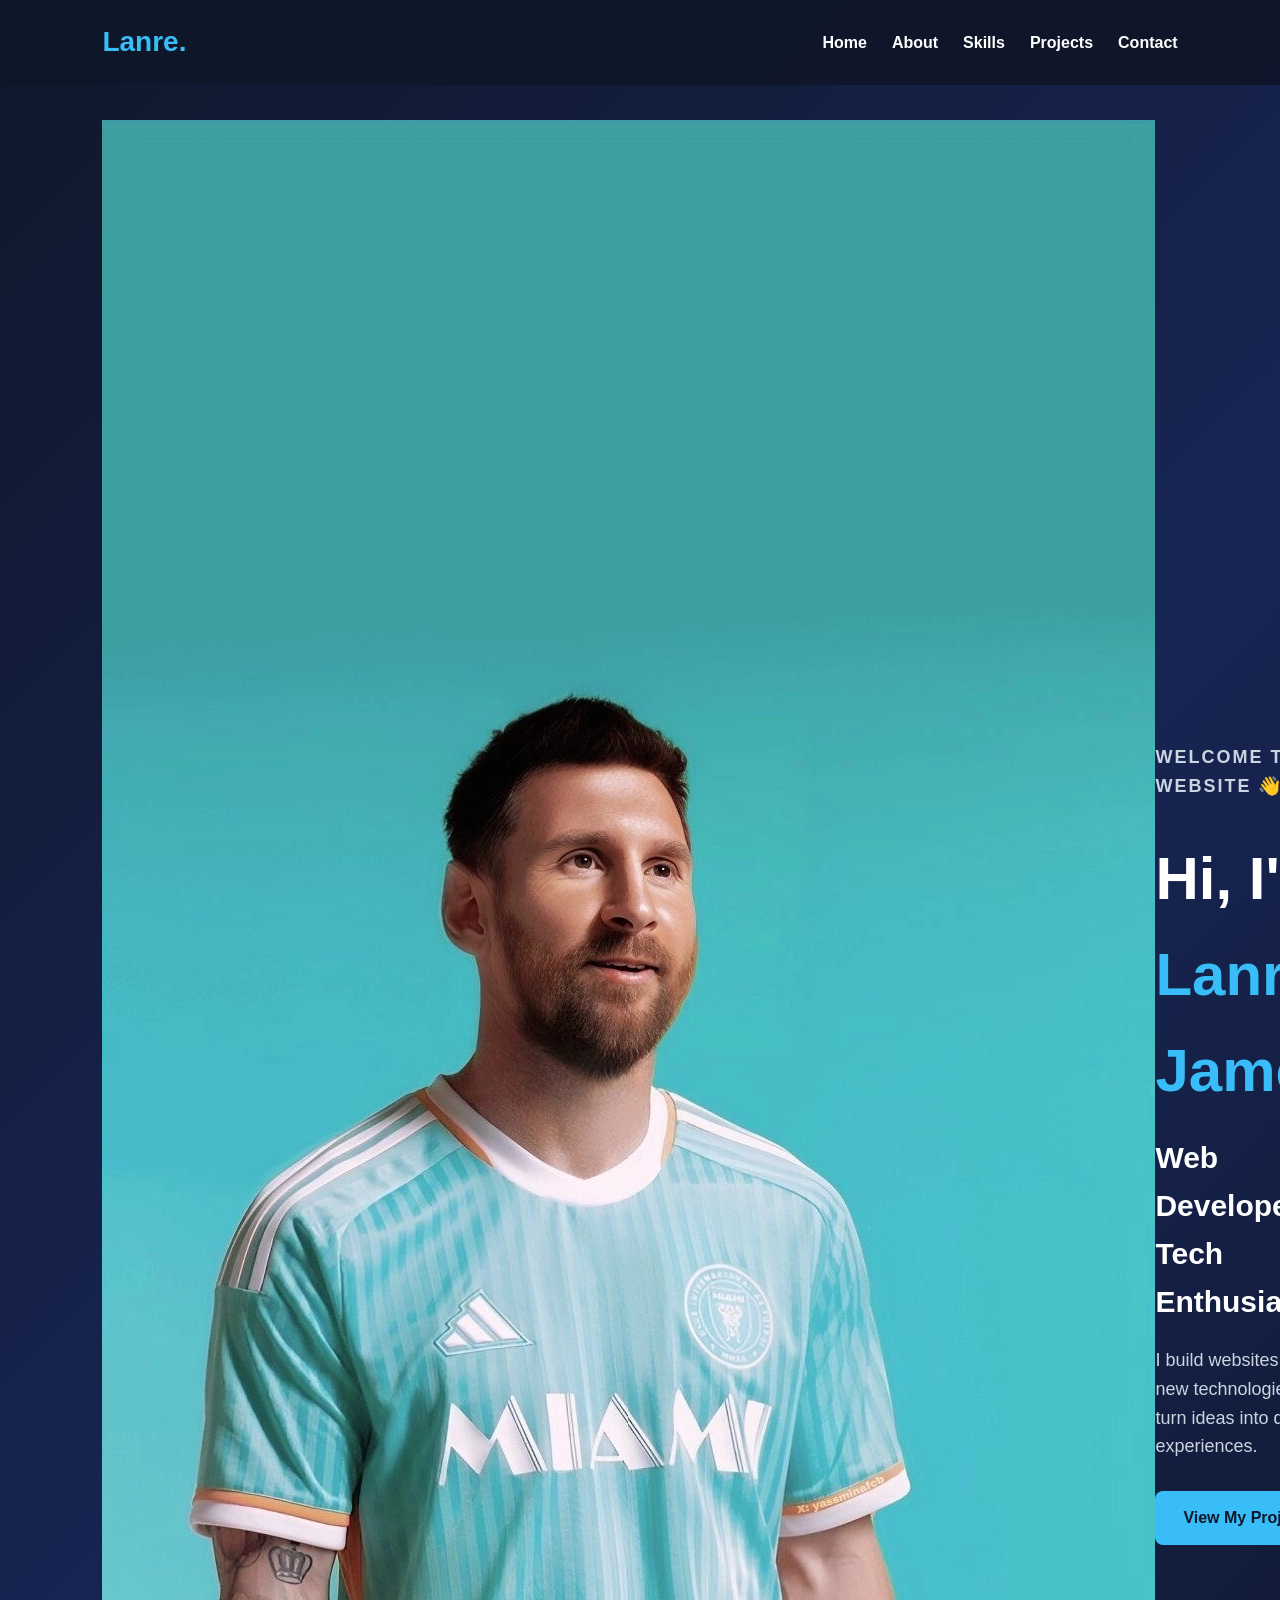
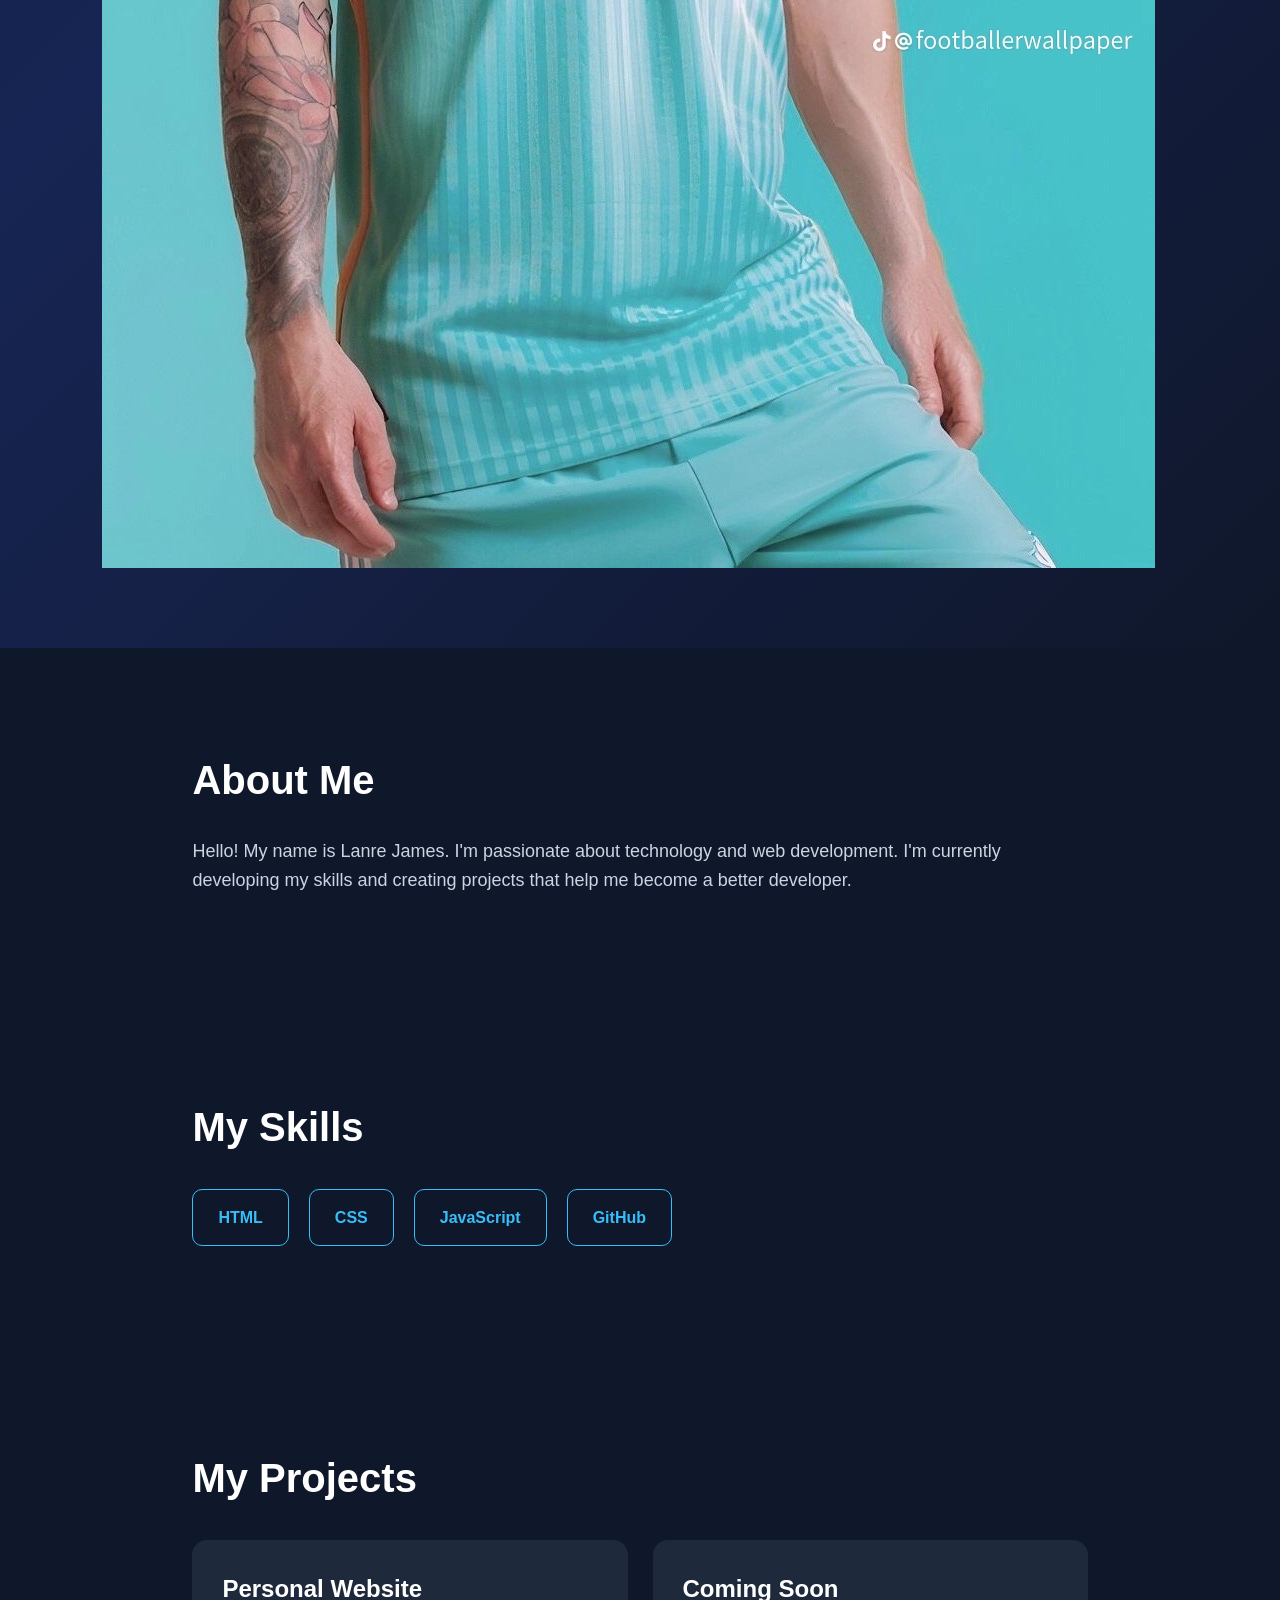
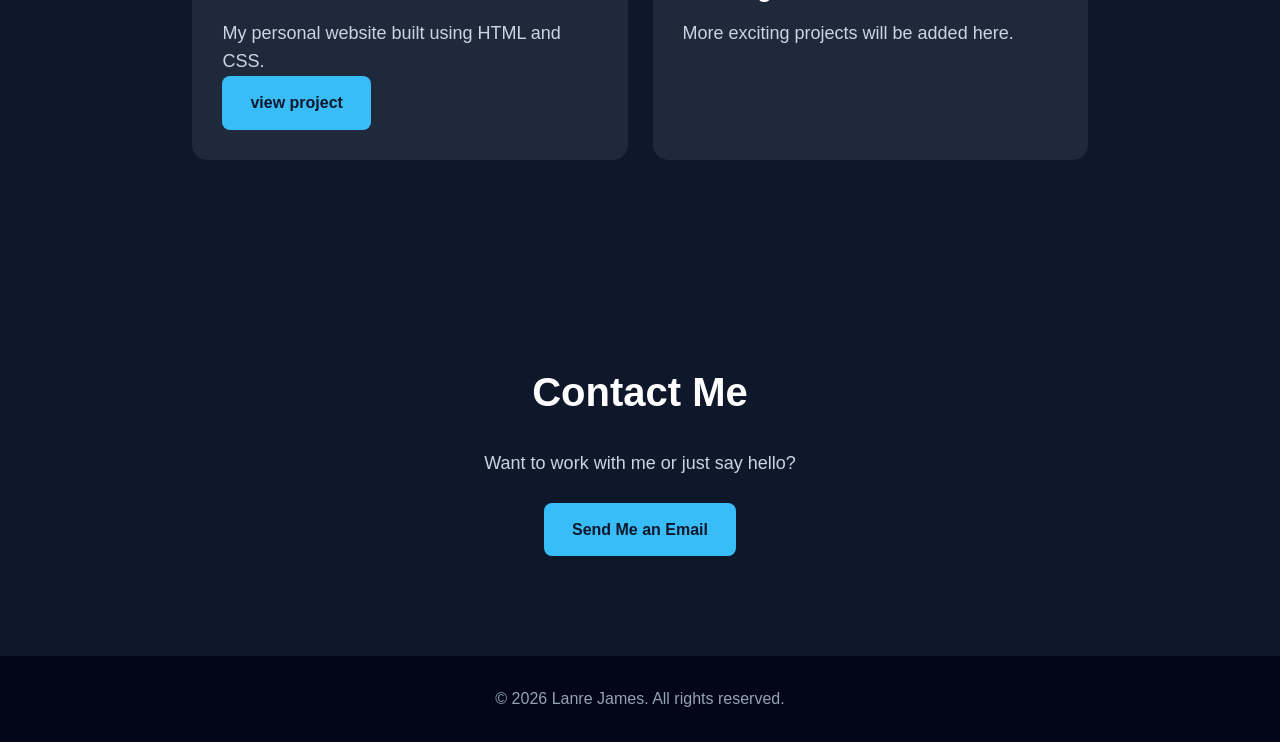
==== index.html @ 0dca3388 "Add files via upload" ====
<!DOCTYPE html>
<html lang="en">

<head>
    <meta charset="UTF-8">
    <meta name="viewport" content="width=device-width, initial-scale=1.0">

    <title>Lanre James | Personal Website</title>

    <link rel="stylesheet" href="style.css">
</head>

<body>

    <!-- NAVIGATION -->
    <nav>
        <h2>Lanre.</h2>

        <div class="nav-links">
            <a href="#home">Home</a>
            <a href="#about">About</a>
            <a href="#skills">Skills</a>
            <a href="#projects">Projects</a>
            <a href="#contact">Contact</a>
        </div>
    </nav>


    <!-- HERO -->
    <section id="home" class="hero">

        <img src="messi.png" alt="Messi">     
        <div class="hero-content">  
         <p class="welcome">WELCOME TO MY WEBSITE 👋</p>

            <h1>
                Hi, I'm <span>Lanre James</span>
            </h1>

            <h2>Web Developer & Tech Enthusiast</h2>

            <p>
                I build websites, learn new technologies,
                and turn ideas into digital experiences.
            </p>

            <a href="#projects" class="button">
                View My Projects
            </a>
            </div>

        </div>

    </section>


    <!-- ABOUT -->
    <section id="about">

        <h2>About Me</h2>

        <p>
            Hello! My name is Lanre James.
            I'm passionate about technology and web development.
            I'm currently developing my skills and creating projects
            that help me become a better developer.
        </p>

    </section>


    <!-- SKILLS -->
    <section id="skills">

        <h2>My Skills</h2>

        <div class="skills-container">

            <div class="skill">HTML</div>
            <div class="skill">CSS</div>
            <div class="skill">JavaScript</div>
            <div class="skill">GitHub</div>

        </div>

    </section>


    <!-- PROJECTS -->
    <section id="projects">

        <h2>My Projects</h2>

        <div class="projects-container">

            <div class="project">
                <h3>Personal Website</h3>

                <p>
                    My personal website built using HTML and CSS.
                </p>
                <a href="/" class="button">view project</a>
            </div>


            <div class="project">
                <h3>Coming Soon</h3>

                <p>
                    More exciting projects will be added here.
                </p>
            </div>

        </div>

    </section>


    <!-- CONTACT -->
    <section id="contact">

        <h2>Contact Me</h2>

        <p>
            Want to work with me or just say hello?
        </p>

        <a href="mailto:lanrejames@gmail.com" class="button">
            Send Me an Email
        </a>

    </section>


    <!-- FOOTER -->
    <footer>

        <p>
            © 2026 Lanre James. All rights reserved.
        </p>

    </footer>

</body>

</html>
---- style.css ----
* {
    margin: 0;
    padding: 0;
    box-sizing: border-box;
    scroll-behavior: smooth;
}

body {
    font-family: Arial, sans-serif;
    background: #0f172a;
    color: white;
    line-height: 1.6;
}

/* NAVIGATION */
nav {
    position: fixed;
    top: 0;
    left: 0;
    width: 100%;
    padding: 20px 8%;

    display: flex;
    justify-content: space-between;
    align-items: center;

    background: rgba(15, 23, 42, 0.95);
    z-index: 1000;
}

nav h2 {
    font-size: 28px;
    color: #38bdf8;
}

.nav-links {
    display: flex;
    gap: 25px;
}

.nav-links a {
    color: white;
    text-decoration: none;
    font-weight: bold;
    transition: 0.3s;
}

.nav-links a:hover {
    color: #38bdf8;
}

/* HERO */
.hero {
    min-height: 100vh;
    display: flex;
    align-items: center;

    padding: 120px 8% 80px;

    background: linear-gradient(
        135deg,
        #0f172a,
        #172554,
        #0f172a
    );
}

.hero-content {
    max-width: 750px;
}

.welcome {
    color: #38bdf8;
    font-weight: bold;
    letter-spacing: 2px;
    margin-bottom: 15px;
}

.hero h1 {
    font-size: 60px;
    margin-bottom: 15px;
}

.hero h1 span {
    color: #38bdf8;
}

.hero h2 {
    font-size: 30px;
    margin-bottom: 20px;
}

.hero p {
    color: #cbd5e1;
    font-size: 18px;
    margin-bottom: 30px;
}

/* BUTTON */
.button {
    display: inline-block;
    padding: 14px 28px;

    background: #38bdf8;
    color: #0f172a;

    text-decoration: none;
    border-radius: 8px;

    font-weight: bold;
    transition: 0.3s;
}

.button:hover {
    transform: translateY(-4px);
    background: #7dd3fc;
}

/* SECTIONS */
section:not(.hero) {
    max-width: 1100px;
    margin: auto;
    padding: 100px 8%;
}

section h2 {
    font-size: 40px;
    margin-bottom: 25px;
}

section p {
    color: #cbd5e1;
    font-size: 18px;
}

/* SKILLS */
.skills-container {
    display: flex;
    flex-wrap: wrap;
    gap: 20px;
    margin-top: 30px;
}

.skill {
    padding: 15px 25px;

    border: 1px solid #38bdf8;
    border-radius: 10px;

    color: #38bdf8;
    font-weight: bold;

    transition: 0.3s;
}

.skill:hover {
    background: #38bdf8;
    color: #0f172a;
    transform: translateY(-5px);
}

/* PROJECTS */
.projects-container {
    display: grid;
    grid-template-columns: repeat(2, 1fr);
    gap: 25px;

    margin-top: 30px;
}

.project {
    background: #1e293b;
    padding: 30px;
    border-radius: 15px;

    transition: 0.3s;
}

.project:hover {
    transform: translateY(-8px);
}

.project h3 {
    font-size: 24px;
    margin-bottom: 10px;
}

/* CONTACT */
#contact {
    text-align: center;
}

#contact .button {
    margin-top: 25px;
}

/* FOOTER */
footer {
    text-align: center;
    padding: 30px;
    background: #020617;
}

footer p {
    color: #94a3b8;
}

/* MOBILE */
@media (max-width: 768px) {

    nav {
        padding: 15px 5%;
    }

    .nav-links {
        gap: 10px;
    }

    .nav-links a {
        font-size: 13px;
    }

    .hero {
        padding: 120px 5% 80px;
    }

    .hero h1 {
        font-size: 42px;
    }

    .hero h2 {
        font-size: 24px;
    }

    section:not(.hero) {
        padding: 80px 5%;
    }

    section h2 {
        font-size: 32px;
    }

    .projects-container {
        grid-template-columns: 1fr;
    }
.hero img {
    width: 350px;
    height: 450px;
    object-fit: cover;
    border-radius: 20px;
}
.hero {
    display: flex;
    align-items: center;
    gap: 60px;
    padding: 120px 5% 80px;
}

.hero img {
    width: 300px;
    height: 400px;
    object-fit: cover;
    border-radius: 20px;
    flex-shrink: 0;
}
.hero {
    display: flex;
    align-items: center;
    gap: 60px;
    padding: 120px 5% 80px;
}

.hero img {
    width: 300px;
    height: 400px;
    object-fit: cover;
    border-radius: 20px;
    flex-shrink: 0;
}

.hero-content {
    flex: 1;
    max-width: 600px;
}
.hero {
    display: flex;
    align-items: center;
    justify-content: center;
    gap: 80px;
    padding: 100px 8%;
    min-height: 80vh;
}

.hero img {
    width: 320px;
    height: 420px;
    object-fit: cover;
    border-radius: 25px;
    flex-shrink: 0;
}

.hero-content {
    max-width: 600px;
}

.hero-content .welcome {
    font-size: 18px;
    font-weight: bold;
    letter-spacing: 2px;
    margin-bottom: 20px;
}

.hero-content h1 {
    font-size: 52px;
    margin: 10px 0;
}

.hero-content h2 {
    font-size: 26px;
    margin: 15px 0;
}

.hero-content p {
    line-height: 1.7;
}
.hero-content {
    flex: 1;
    max-width: 700px;
    min-width: 0;
}

.hero-content h1 {

    white-space: nowrap;
}
#about {
    text-align: center;
    padding: 100px 8%;
    background: #111a3a;
}

#about h2 {
    font-size: 40px;
    margin-bottom: 30px;
}

#about p {
    max-width: 750px;
    margin: 0 auto;
    font-size: 18px;
    line-height: 1.8;
}
#skills {
    padding: 100px 8%;
}

#skills h2 {
    text-align: center;
    font-size: 40px;
    margin-bottom: 50px;
}

.skills-container {
    display: flex;
    justify-content: center;
    gap: 25px;
    flex-wrap: wrap;
}

.skill {
    padding: 20px 35px;
    border: 2px solid #00d9ff;
    border-radius: 15px;
    font-size: 18px;
    font-weight: bold;
    transition: 0.3s ease;
}

.skill:hover {
    transform: translateY(-8px);
    box-shadow: 0 10px 25px rgba(0, 217, 255, 0.3);
}
#projects {
    padding: 100px 8%;
}

#projects h2 {
    text-align: center;
    font-size: 40px;
    margin-bottom: 50px;
}

.projects-container {
    display: grid;
    grid-template-columns: repeat(auto-fit, minmax(280px, 1fr));
    gap: 30px;
}

.project {
    padding: 30px;
    border-radius: 20px;
    background: #1b2a55;
    transition: 0.3s ease;
}

.project:hover {
    transform: translateY(-8px);
    box-shadow: 0 10px 25px rgba(0, 217, 255, 0.25);
}

.project h3 {
    font-size: 24px;
    margin-bottom: 15px;
}

.project p {
    line-height: 1.7;
}
.project .button {
    display: inline-block;
    margin-top: 15px;
    padding: 10px 20px;
    background: #00d9ff;
    color: #111;
    text-decoration: none;
    border-radius: 8px;
    font-weight: bold;
}
.project .button:hover {
    background: white;
    color: #0066ff;
}
#contact {
    text-align: center;
    padding: 100px 5%;
}

#contact p {
    margin: 20px 0;
    font-size: 18px;
}

#contact .button {
    display: inline-block;
    margin-top: 15px;
}
footer {
    text-align: center;
    padding: 30px 5%;
    background: #0a1028;
    margin-top: 50px;
}

footer p {
    margin: 0;
    font-size: 15px;
}
@media (max-width: 768px) {
    .hero {
        flex-direction: column;
        text-align: center;
        gap: 40px;
        padding: 80px 5%;
    }

    .hero img {
        width: 260px;
        height: 340px;
    }

    .hero-content h1 {
        font-size: 38px;
        white-space: normal;
    }

    .hero-content h2 {
        font-size: 22px;
    }

    .projects-container {
        grid-template-columns: 1fr;
    }

    #about,
    #skills,
    #projects,
    #contact {
        padding-left: 5%;
        padding-right: 5%;
    }
}
html {
    scroll-behavior: smooth;
}

section {
    scroll-margin-top: 80px;
}

.button {
    transition: 0.3s ease;
}

.button:hover {
    transform: translateY(-3px);
}
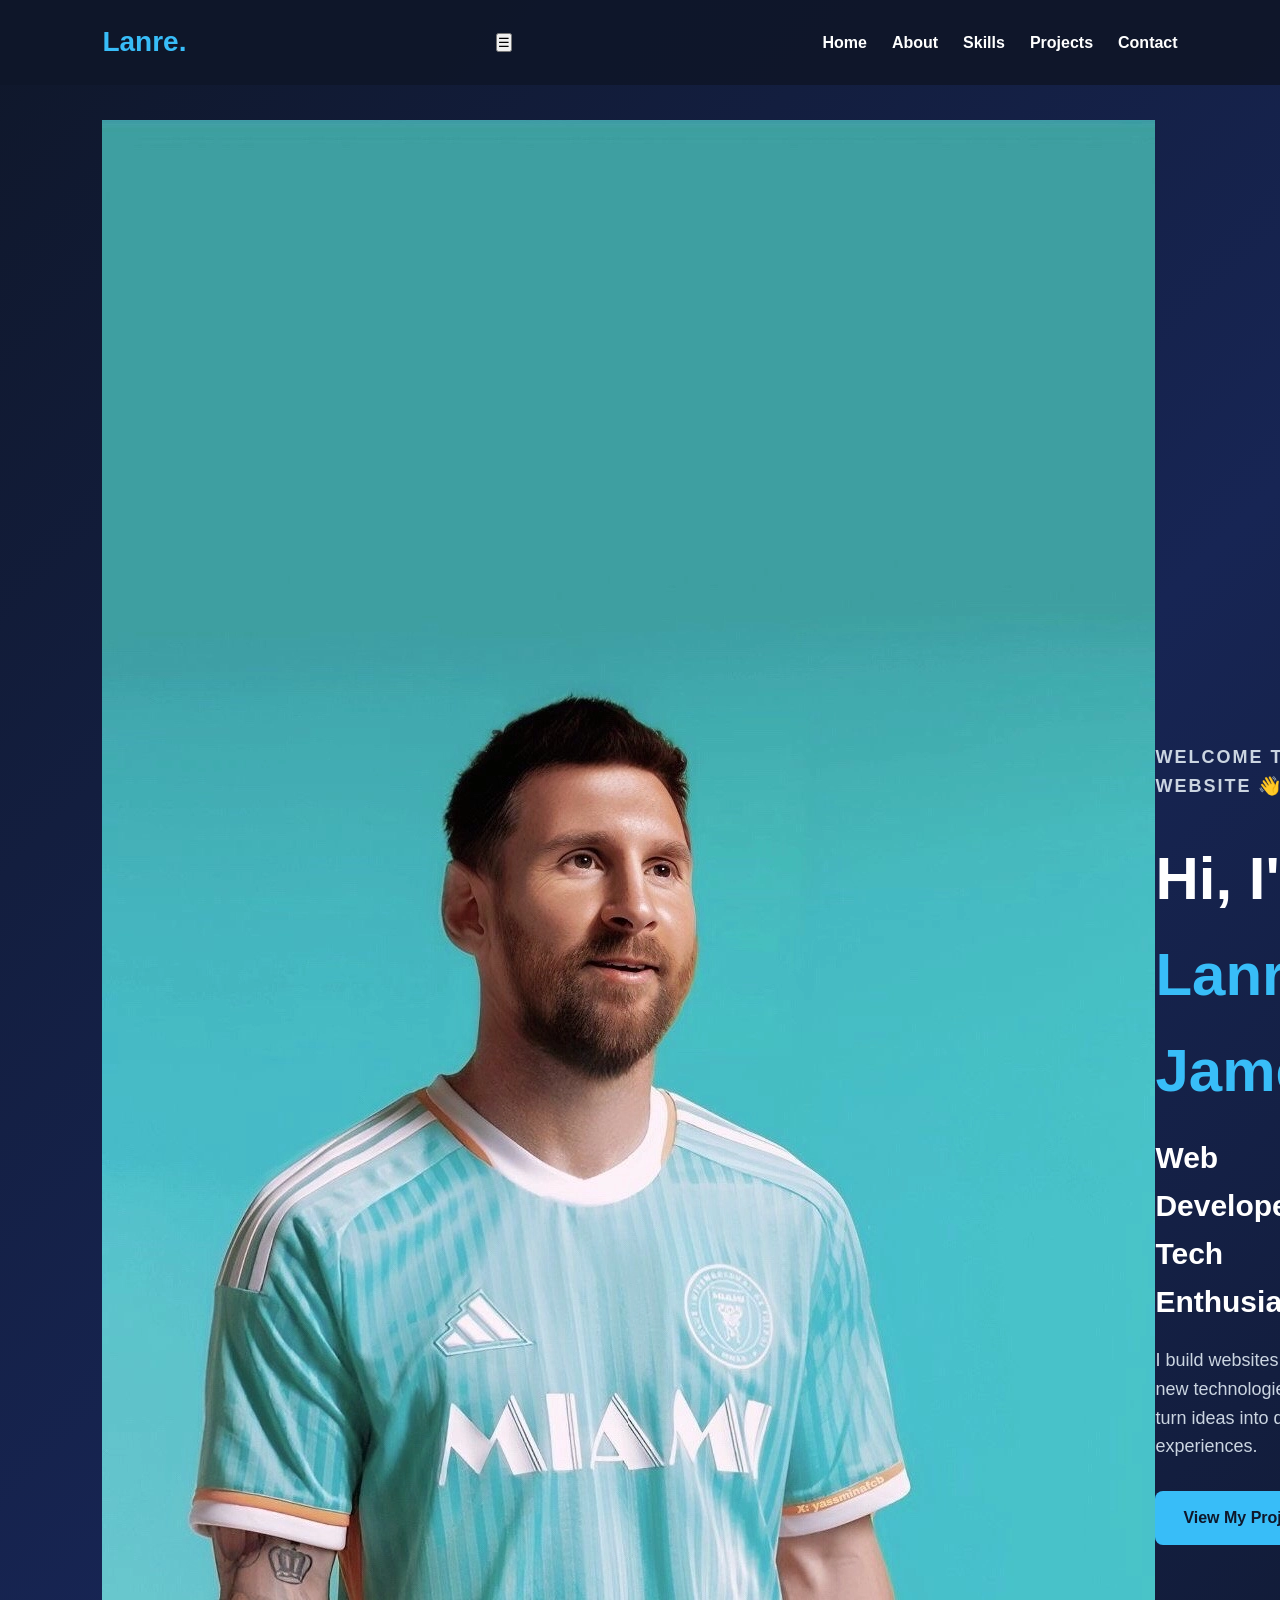
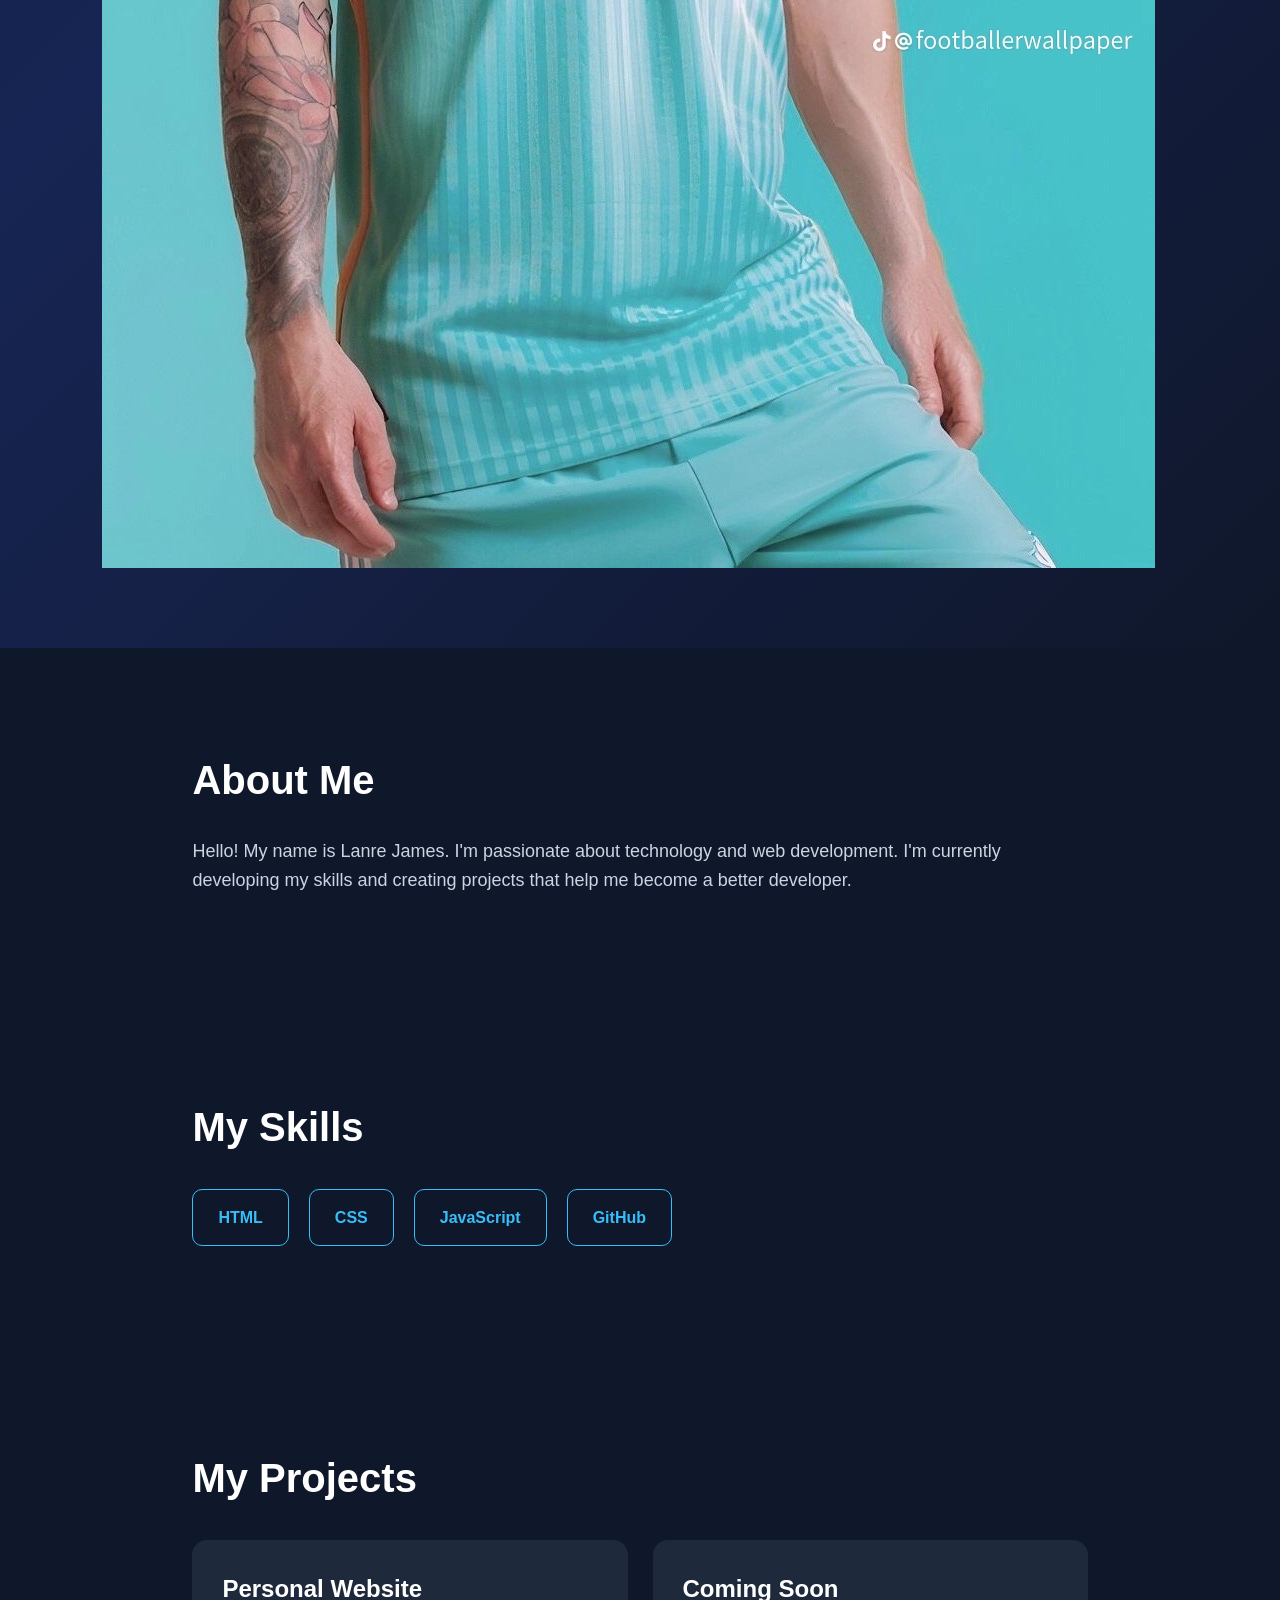
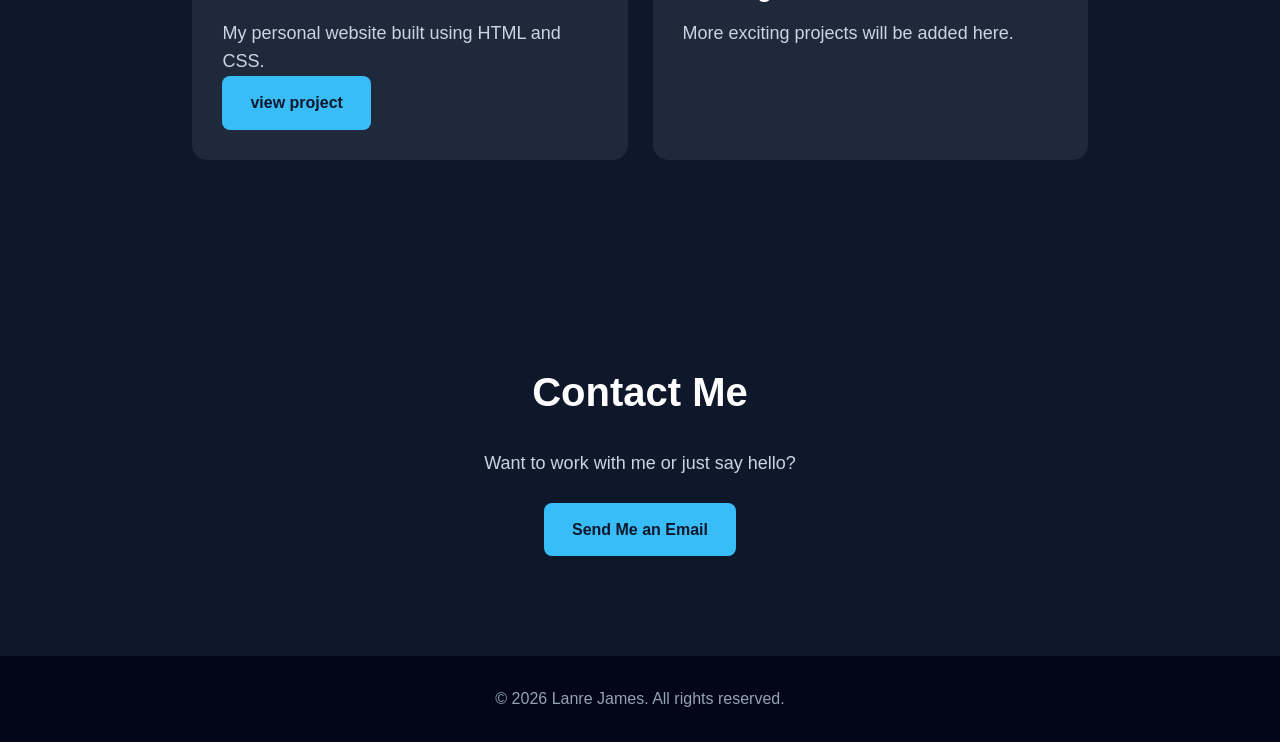
==== commit a21e4cdd: "Add files via upload" ====
--- a/index.html
+++ b/index.html
@@ -13,17 +13,19 @@
 <body>
 
     <!-- NAVIGATION -->
-    <nav>
-        <h2>Lanre.</h2>
+   <nav>
+    <h2>Lanre.</h2>
 
-        <div class="nav-links">
-            <a href="#home">Home</a>
-            <a href="#about">About</a>
-            <a href="#skills">Skills</a>
-            <a href="#projects">Projects</a>
-            <a href="#contact">Contact</a>
-        </div>
-    </nav>
+    <button class="menu-toggle" onclick="toggleMenu()">☰</button>
+
+    <div class="nav-links" id="navLinks">
+        <a href="#home">Home</a>
+        <a href="#about">About</a>
+        <a href="#skills">Skills</a>
+        <a href="#projects">Projects</a>
+        <a href="#contact">Contact</a>
+    </div>
+</nav>
 
 
     <!-- HERO -->
@@ -141,6 +143,11 @@
 
     </footer>
 
+    <script>
+        function toggleMenu() {
+            document.getElementById("navLinks").classList.toggle("active");
+        }
+    </script>
 </body>
 
 </html>
--- a/style.css
+++ b/style.css
@@ -503,4 +503,283 @@
 
 .button:hover {
     transform: translateY(-3px);
+}
+/* ===== PROFESSIONAL UPGRADE ===== */
+
+body {
+    background:
+        radial-gradient(circle at 20% 20%, rgba(0, 183, 255, 0.12), transparent 30%),
+        radial-gradient(circle at 80% 80%, rgba(0, 120, 255, 0.10), transparent 30%),
+        #07112f;
+}
+
+/* Navigation */
+nav {
+    backdrop-filter: blur(12px);
+    background: rgba(7, 17, 47, 0.92);
+    box-shadow: 0 4px 25px rgba(0, 0, 0, 0.25);
+}
+
+.nav-links a {
+    transition: 0.3s ease;
+}
+
+.nav-links a:hover {
+    color: #38bdf8;
+    transform: translateY(-2px);
+}
+
+/* Hero image */
+.hero img {
+    transition: 0.5s ease;
+    box-shadow: 0 20px 50px rgba(0, 0, 0, 0.35);
+}
+
+.hero img:hover {
+    transform: scale(1.03);
+}
+
+/* Welcome text */
+.welcome {
+    letter-spacing: 3px;
+}
+
+/* Main heading */
+.hero-content h1 {
+    font-size: clamp(42px, 7vw, 72px);
+    line-height: 1.1;
+    margin: 20px 0;
+}
+
+/* Section cards */
+#about,
+#skills,
+#projects,
+#contact {
+    transition: transform 0.3s ease;
+}
+
+/* Project cards */
+.project-card {
+    transition: 0.35s ease;
+    border: 1px solid rgba(255, 255, 255, 0.08);
+}
+
+.project-card:hover {
+    transform: translateY(-8px);
+    box-shadow: 0 20px 40px rgba(0, 0, 0, 0.3);
+}
+
+/* Buttons */
+.button {
+    transition: 0.3s ease;
+}
+
+.button:hover {
+    transform: translateY(-4px) scale(1.02);
+    box-shadow: 0 10px 25px rgba(56, 189, 248, 0.25);
+}
+
+/* Smooth section appearance */
+section {
+    animation: fadeUp 0.8s ease both;
+}
+
+@keyframes fadeUp {
+    from {
+        opacity: 0;
+        transform: translateY(25px);
+    }
+
+    to {
+        opacity: 1;
+        transform: translateY(0);
+    }
+}
+
+/* Mobile improvements */
+@media (max-width: 768px) {
+
+    nav {
+        padding: 15px 5%;
+    }
+
+    .nav-links {
+        gap: 15px;
+    }
+
+    .nav-links a {
+        font-size: 14px;
+    }
+
+    .hero {
+        padding: 30px 5%;
+    }
+
+    .hero img {
+        width: 90%;
+        max-width: 480px;
+    }
+
+    .hero-content h1 {
+        font-size: 45px;
+    }
+
+    /* ===== PROFESSIONAL UPGRADE ===== */
+
+body {
+    background:
+        radial-gradient(circle at 20% 20%, rgba(0, 183, 255, 0.12), transparent 30%),
+        radial-gradient(circle at 80% 80%, rgba(0, 120, 255, 0.10), transparent 30%),
+        #07112f;
+}
+
+/* Navigation */
+nav {
+    backdrop-filter: blur(12px);
+    background: rgba(7, 17, 47, 0.92);
+    box-shadow: 0 4px 25px rgba(0, 0, 0, 0.25);
+}
+
+.nav-links a {
+    transition: 0.3s ease;
+}
+
+.nav-links a:hover {
+    color: #38bdf8;
+    transform: translateY(-2px);
+}
+
+/* Hero image */
+.hero img {
+    transition: 0.5s ease;
+    box-shadow: 0 20px 50px rgba(0, 0, 0, 0.35);
+}
+
+.hero img:hover {
+    transform: scale(1.03);
+}
+
+/* Welcome text */
+.welcome {
+    letter-spacing: 3px;
+}
+
+/* Main heading */
+.hero-content h1 {
+    font-size: clamp(42px, 7vw, 72px);
+    line-height: 1.1;
+    margin: 20px 0;
+}
+
+/* Section cards */
+#about,
+#skills,
+#projects,
+#contact {
+    transition: transform 0.3s ease;
+}
+
+/* Project cards */
+.project-card {
+    transition: 0.35s ease;
+    border: 1px solid rgba(255, 255, 255, 0.08);
+}
+
+.project-card:hover {
+    transform: translateY(-8px);
+    box-shadow: 0 20px 40px rgba(0, 0, 0, 0.3);
+}
+
+/* Buttons */
+.button {
+    transition: 0.3s ease;
+}
+
+.button:hover {
+    transform: translateY(-4px) scale(1.02);
+    box-shadow: 0 10px 25px rgba(56, 189, 248, 0.25);
+}
+
+/* Smooth section appearance */
+section {
+    animation: fadeUp 0.8s ease both;
+}
+
+@keyframes fadeUp {
+    from {
+        opacity: 0;
+        transform: translateY(25px);
+    }
+
+    to {
+        opacity: 1;
+        transform: translateY(0);
+    }
+}
+
+/* Mobile improvements */
+@media (max-width: 768px) {
+
+    nav {
+        padding: 15px 5%;
+    }
+
+    .nav-links {
+        gap: 15px;
+    }
+
+    .nav-links a {
+        font-size: 14px;
+    }
+
+    .hero {
+        padding: 30px 5%;
+    }
+
+    .hero img {
+        width: 90%;
+        max-width: 480px;
+    }
+
+    .hero-content h1 {
+        font-size: 45px;
+    }
+
+}
+/* MOBILE MENU */
+.menu-toggle {
+    display: none;
+    background: none;
+    border: none;
+    color: white;
+    font-size: 28px;
+    cursor: pointer;
+}
+
+@media (max-width: 768px) {
+    nav {
+        position: relative;
+    }
+
+    .menu-toggle {
+        display: block;
+    }
+
+    .nav-links {
+        display: none;
+        position: absolute;
+        top: 70px;
+        right: 5%;
+        flex-direction: column;
+        background: #111a3a;
+        padding: 20px;
+        border-radius: 12px;
+        gap: 18px;
+        z-index: 1000;
+    }
+
+    .nav-links.active {
+        display: flex;
+    }
 }
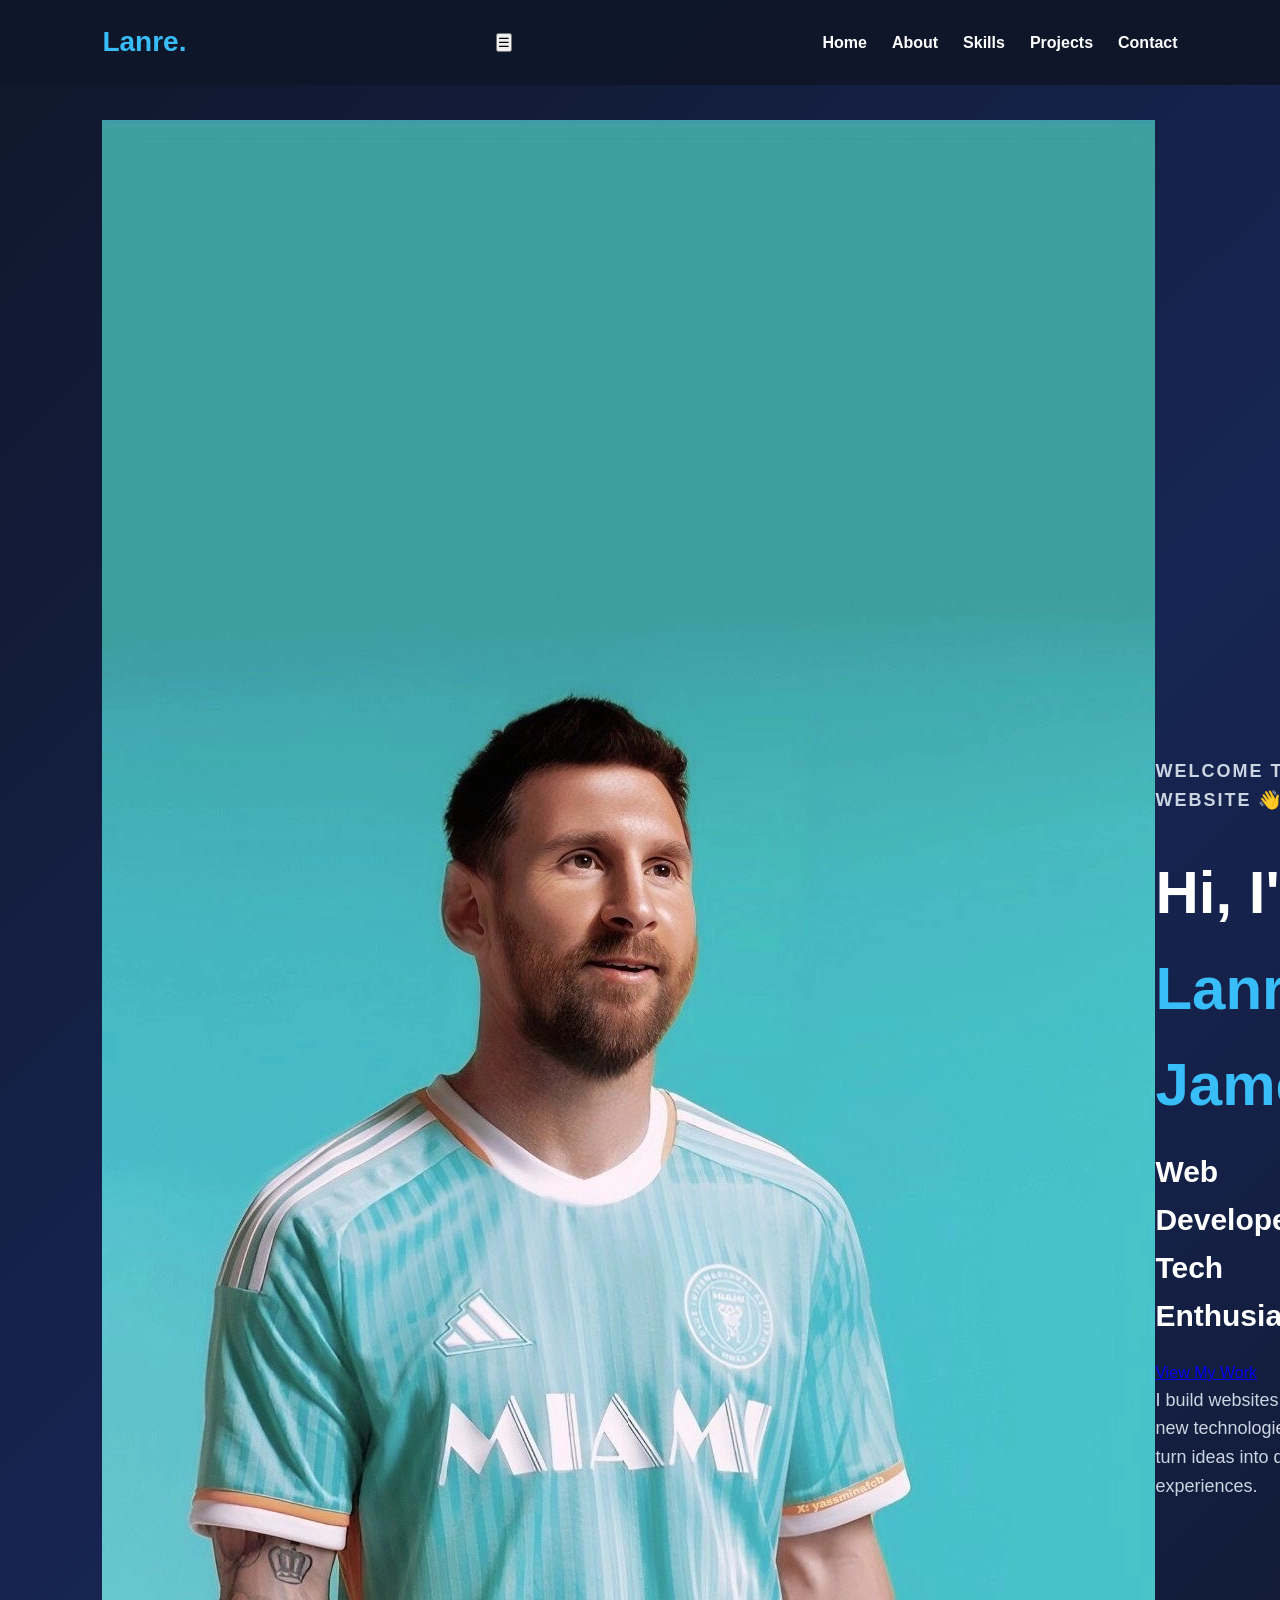
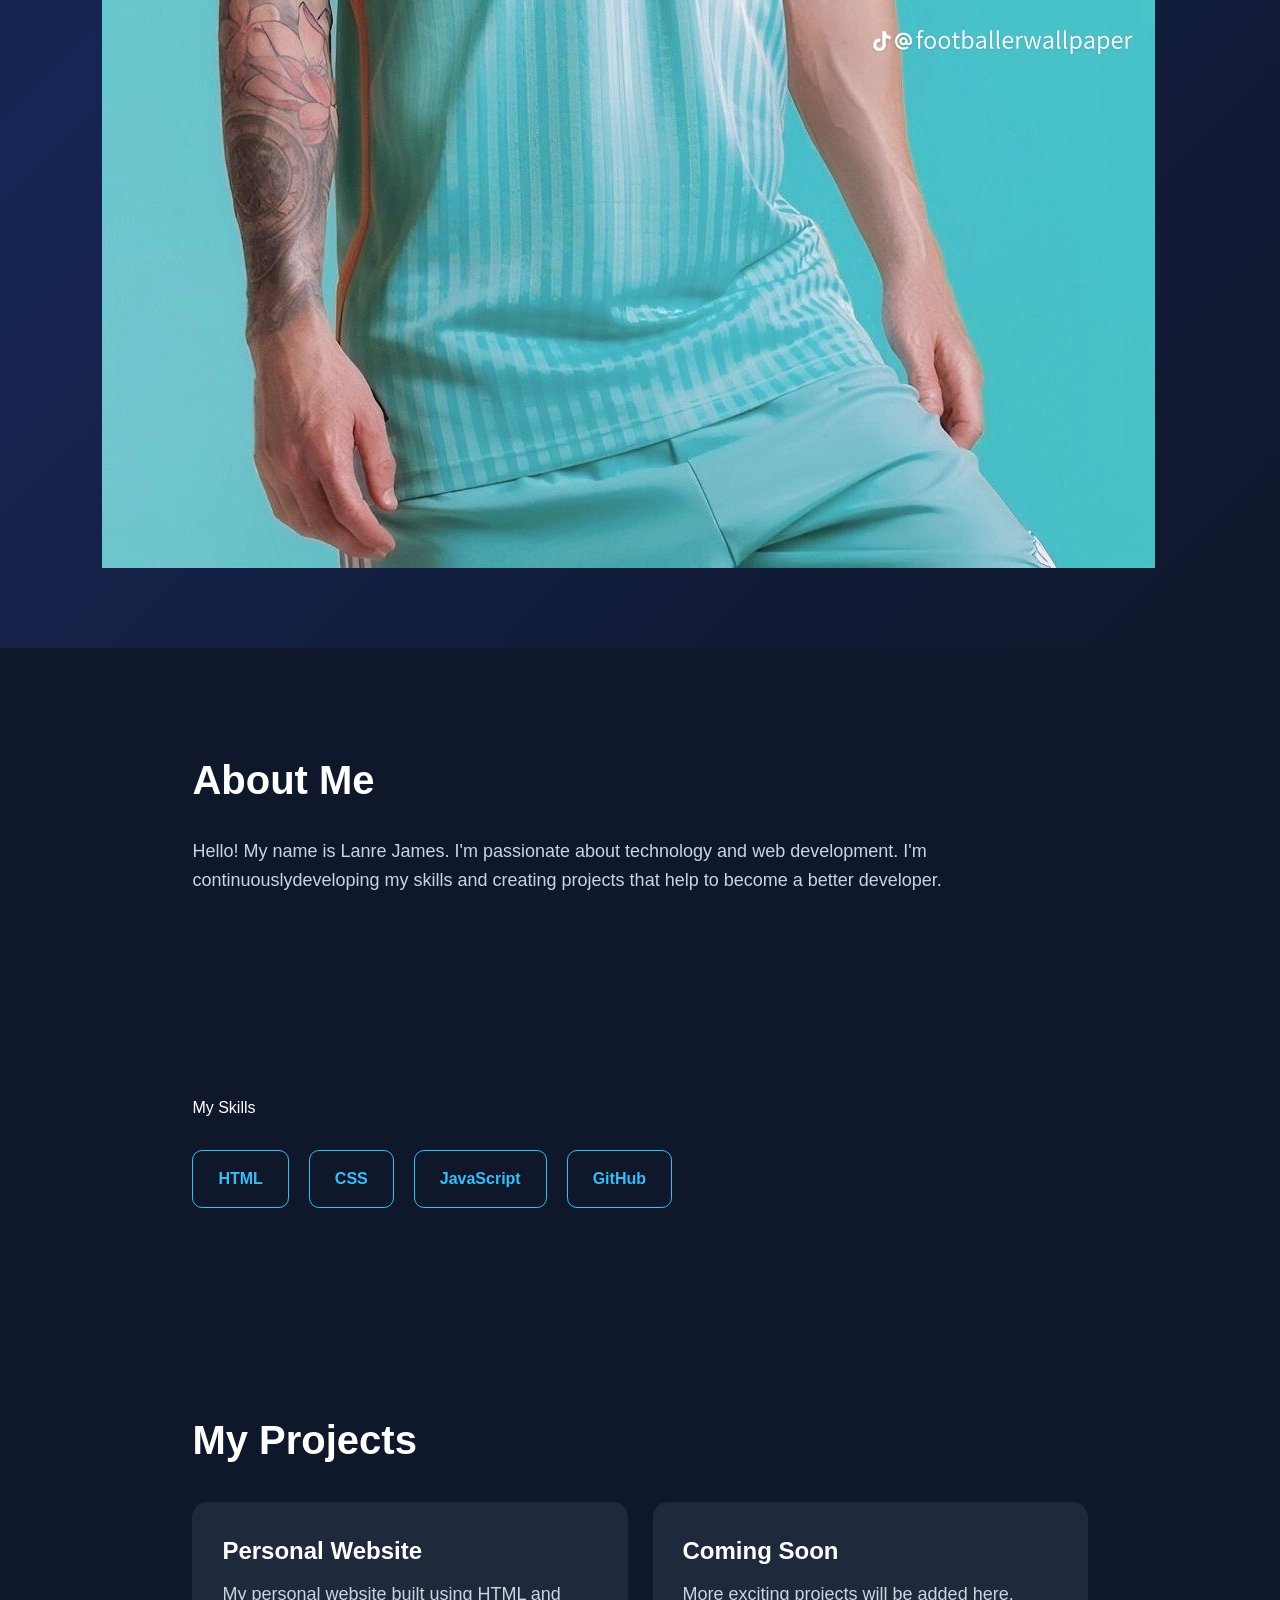
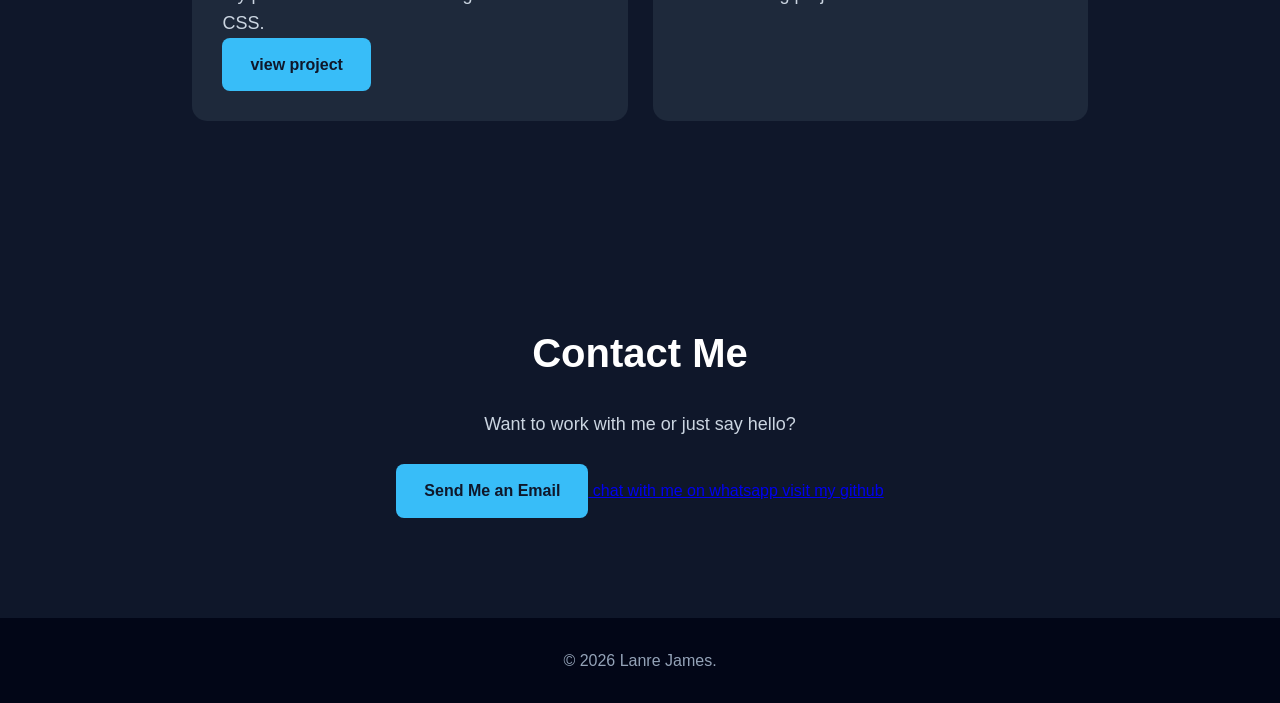
==== commit 3337e300: "Add files via upload" ====
--- a/index.html
+++ b/index.html
@@ -40,15 +40,13 @@
             </h1>
 
             <h2>Web Developer & Tech Enthusiast</h2>
+            <a href="#projects" class="hero-btn">View My Work</a>
 
             <p>
                 I build websites, learn new technologies,
                 and turn ideas into digital experiences.
             </p>
 
-            <a href="#projects" class="button">
-                View My Projects
-            </a>
             </div>
 
         </div>
@@ -64,15 +62,15 @@
         <p>
             Hello! My name is Lanre James.
             I'm passionate about technology and web development.
-            I'm currently developing my skills and creating projects
-            that help me become a better developer.
+            I'm continuouslydeveloping my skills and creating projects
+            that help to become a better developer.
         </p>
 
     </section>
 
 
     <!-- SKILLS -->
-    <section id="skills">
+    <section id="skills"
 
         <h2>My Skills</h2>
 
@@ -129,6 +127,11 @@
 
         <a href="mailto:lanrejames@gmail.com" class="button">
             Send Me an Email
+        <a href="http://wa.me/2348055545404" target="_blank" class="contact-btn">
+            chat with me on whatsapp  
+        <a       href="https://github.com/james763-tech" target="_blank" class="github-btn">
+            visit my github
+            
         </a>
 
     </section>
@@ -138,7 +141,7 @@
     <footer>
 
         <p>
-            © 2026 Lanre James. All rights reserved.
+            © 2026 Lanre James.  
         </p>
 
     </footer>
--- a/style.css
+++ b/style.css
@@ -782,4 +782,115 @@
     .nav-links.active {
         display: flex;
     }
+}
+/* SMOOTH SCROLLING */
+html {
+    scroll-behavior: smooth;
+}
+
+/* SECTION ANIMATION */
+section {
+    animation: fadeIn 0.8s ease-in-out;
+}
+
+@keyframes fadeIn {
+    from {
+        opacity: 0;
+        transform: translateY(20px);
+    }
+
+    to {
+        opacity: 1;
+        transform: translateY(0);
+    }
+}
+/* SKILL HOVER EFFECT */
+.skill {
+    transition: transform 0.3s ease, box-shadow 0.3s ease;
+}
+
+.skill:hover {
+    transform: translateY(-8px);
+    box-shadow: 0 10px 25px rgba(0, 0, 0, 0.25);
+}
+/* PROJECT CARD HOVER EFFECT */
+.project-card {
+    transition: transform 0.3s ease, box-shadow 0.3s ease;
+}
+
+.project-card:hover {
+    transform: translateY(-10px) scale(1.02);
+    box-shadow: 0 15px 30px rgba(0, 0, 0, 0.3);
+}
+/* CONTACT BUTTON */
+.contact-btn {
+    display: inline-block;
+    margin-top: 20px;
+    padding: 9px 18px;
+    background: #25D366;
+    color: white;
+    text-decoration: none;
+    border-radius: 30px;
+    font-weight: bold;
+    font-size: 14px;
+    transition: transform 0.3s ease, box-shadow 0.3s ease;
+}
+
+.contact-btn:hover {
+    transform: translateY(-4px);
+    box-shadow: 0 8px 20px rgba(0, 0, 0, 0.25);
+}
+/* GITHUB BUTTON */
+.github-btn {
+    display: inline-block;
+    margin-top: 12px;
+    padding: 9px 18px;
+    background: #333;
+    color: white;
+    text-decoration: none;
+    border-radius: 30px;
+    font-weight: bold;
+    font-size: 14px;
+    transition: transform 0.3s ease, box-shadow 0.3s ease;
+}
+
+.github-btn:hover {
+    transform: translateY(-4px);
+    box-shadow: 0 8px 20px rgba(0, 0, 0, 0.25);
+}
+/* HERO NAME */
+.hero-content h1 span {
+    color: #25D366;
+}
+/* HERO BUTTON */
+.hero-btn {
+    display: inline-block;
+    margin-top: 20px;
+    padding: 10px 20px;
+    background: #25D366;
+    color: white;
+    text-decoration: none;
+    border-radius: 30px;
+    font-weight: bold;
+    font-size: 14px;
+    transition: transform 0.3s ease, box-shadow 0.3s ease;
+}
+
+.hero-btn:hover {
+    transform: translateY(-4px);
+    box-shadow: 0 8px 20px rgba(0, 0, 0, 0.25);
+}
+/* SKILL BADGES */
+.skill {
+    padding: 12px 20px;
+    border-radius: 25px;
+    font-weight: bold;
+    text-align: center;
+    cursor: default;
+}
+/* STICKY NAVBAR */
+nav {
+    position: sticky;
+    top: 0;
+    z-index: 999;
 }
